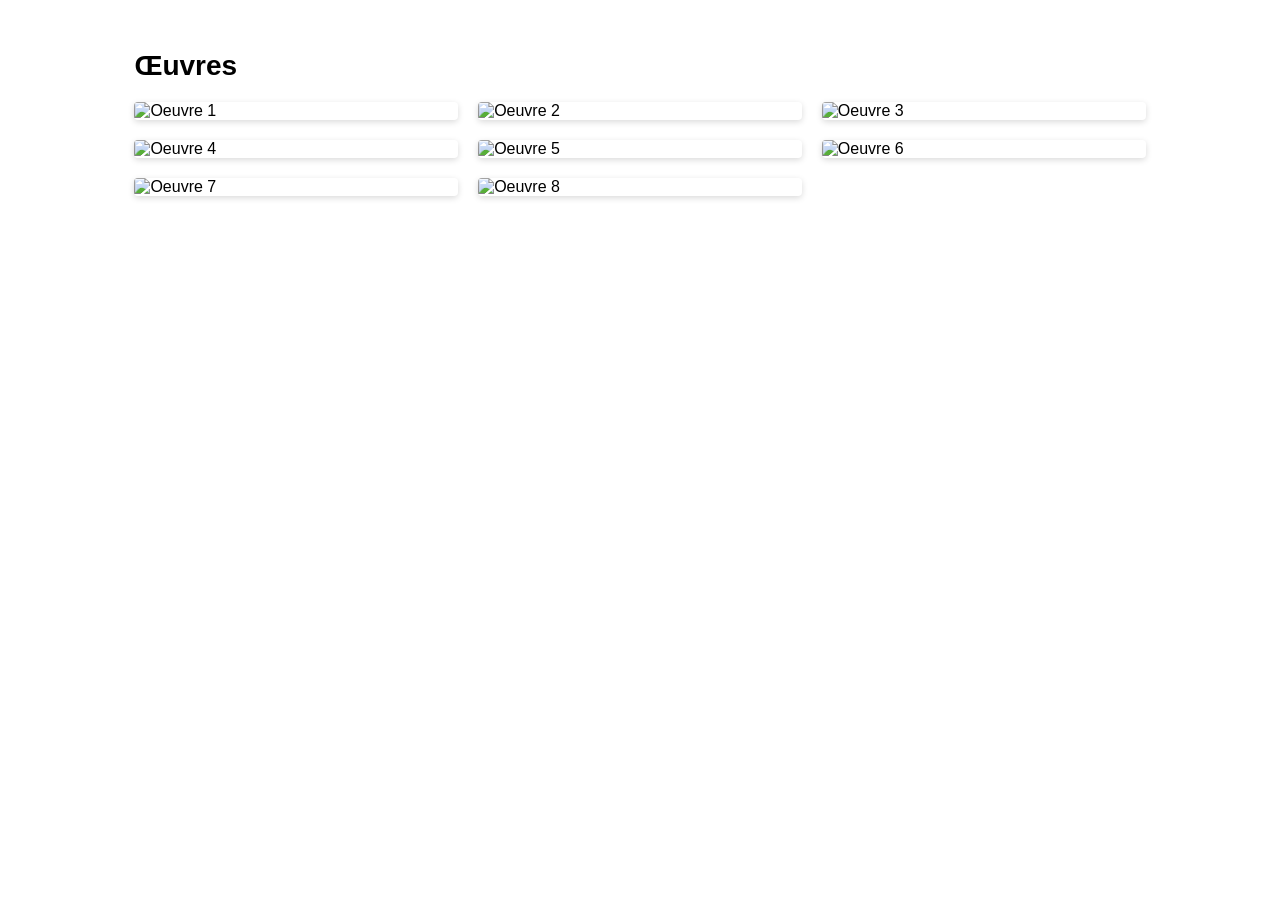
==== lamuse-galerie/index.html @ e7ce7fe3 "Add files via upload" ====
<!DOCTYPE html>
<html lang="fr">
<head>
    <meta charset="UTF-8">
    <meta name="viewport" content="width=device-width, initial-scale=1.0">
    <title>Lamuze Galerie - Œuvres</title>
    <link rel="stylesheet" href="style.css">
</head>

<body>

    <!-- SECTION OEUVRES -->
    <section id="oeuvres" class="oeuvres-section">
        <h2>Œuvres</h2>

        <div class="oeuvres-grid">
            <img src="images/oeuvre1.jpg" alt="Oeuvre 1">
            <img src="images/oeuvre2.jpg" alt="Oeuvre 2">
            <img src="images/oeuvre3.jpg" alt="Oeuvre 3">
            <img src="images/oeuvre4.jpg" alt="Oeuvre 4">
            <img src="images/oeuvre5.jpg" alt="Oeuvre 5">
            <img src="images/oeuvre6.jpg" alt="Oeuvre 6">
            <img src="images/oeuvre7.jpg" alt="Oeuvre 7">
            <img src="images/oeuvre8.jpg" alt="Oeuvre 8">
        </div>
    </section>

</body>
</html>
---- lamuse-galerie/style.css ----
/* SECTION OEUVRES */

.oeuvres-section {
    width: 80%;
    margin: 50px auto;
    padding-bottom: 40px;
    font-family: Arial, sans-serif;
}

.oeuvres-section h2 {
    font-size: 28px;
    font-weight: bold;
    margin-bottom: 20px;
}

/* grille des oeuvres */
.oeuvres-grid {
    display: grid;
    grid-template-columns: repeat(3, 1fr);
    gap: 20px;
}

.oeuvres-grid img {
    width: 100%;
    height: auto;
    border-radius: 4px;
    object-fit: cover;
    box-shadow: 0 2px 6px rgba(0,0,0,0.15);
    transition: transform 0.2s ease;
}

/* petit zoom au survol */
.oeuvres-grid img:hover {
    transform: scale(1.03);
}

/* RESPONSIVE : version mobile */
@media (max-width: 768px) {
    .oeuvres-grid {
        grid-template-columns: repeat(1, 1fr);
    }

    .oeuvres-section {
        width: 90%;
    }
}
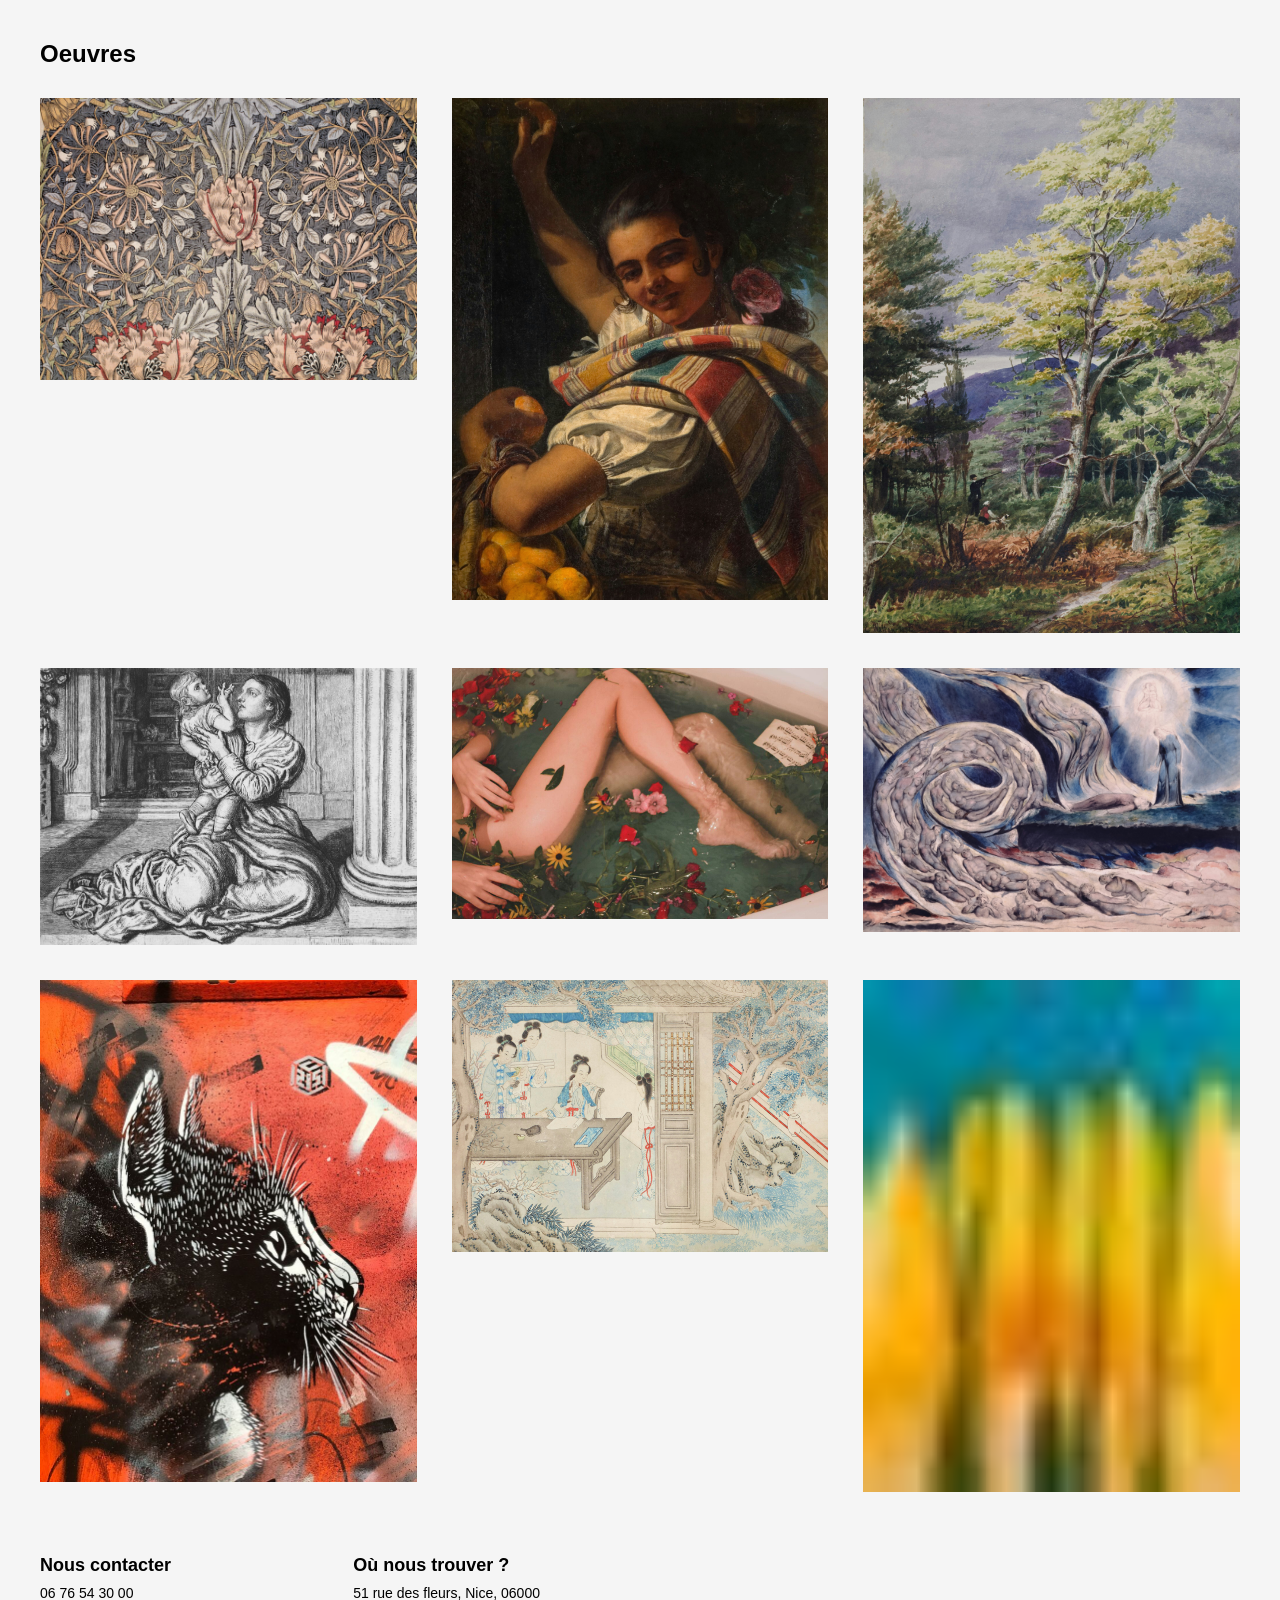
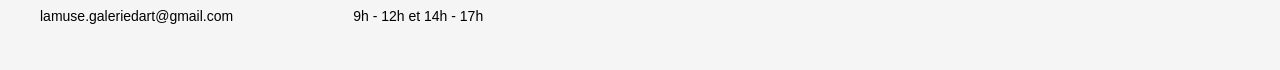
==== commit a348b621: "Add files via upload" ====
--- a/lamuse-galerie/index.html
+++ b/lamuse-galerie/index.html
@@ -3,27 +3,49 @@
 <head>
     <meta charset="UTF-8">
     <meta name="viewport" content="width=device-width, initial-scale=1.0">
-    <title>Lamuze Galerie - Œuvres</title>
+    <title>Galerie</title>
     <link rel="stylesheet" href="style.css">
 </head>
 
 <body>
 
-    <!-- SECTION OEUVRES -->
-    <section id="oeuvres" class="oeuvres-section">
-        <h2>Œuvres</h2>
+    <div class="container">
 
-        <div class="oeuvres-grid">
-            <img src="images/oeuvre1.jpg" alt="Oeuvre 1">
-            <img src="images/oeuvre2.jpg" alt="Oeuvre 2">
-            <img src="images/oeuvre3.jpg" alt="Oeuvre 3">
-            <img src="images/oeuvre4.jpg" alt="Oeuvre 4">
-            <img src="images/oeuvre5.jpg" alt="Oeuvre 5">
-            <img src="images/oeuvre6.jpg" alt="Oeuvre 6">
-            <img src="images/oeuvre7.jpg" alt="Oeuvre 7">
-            <img src="images/oeuvre8.jpg" alt="Oeuvre 8">
+        <h2>Oeuvres</h2>
+
+        <div class="grid-oeuvres">
+
+            <img src="images/tapisserie.png" alt="">
+            <img src="images/danseuse (1).png" alt="">
+            <img src="images/arbre.png" alt="">
+
+            <img src="images/tableau.png" alt="">
+            <img src="images/bain.jpg" alt="">
+            <img src="images/vague.png" alt="">
+
+            <img src="images/tag.jpg" alt="">
+            <img src="images/temple.png" alt="">
+            <img src="images/coulis.jpg" alt="">
+
         </div>
-    </section>
+
+        <div class="bas-page">
+
+            <div>
+                <h3>Nous contacter</h3>
+                <p>06 76 54 30 00</p>
+                <p>lamuse.galeriedart@gmail.com</p>
+            </div>
+
+            <div>
+                <h3>Où nous trouver ?</h3>
+                <p>51 rue des fleurs, Nice, 06000</p>
+                <p>9h - 12h et 14h - 17h</p>
+            </div>
+
+        </div>
+
+    </div>
 
 </body>
 </html>
--- a/lamuse-galerie/style.css
+++ b/lamuse-galerie/style.css
@@ -1,46 +1,52 @@
-/* SECTION OEUVRES */
-
-.oeuvres-section {
-    width: 80%;
-    margin: 50px auto;
-    padding-bottom: 40px;
+body {
     font-family: Arial, sans-serif;
+    margin: 0;
+    background-color: #f5f5f5;
 }
 
-.oeuvres-section h2 {
-    font-size: 28px;
-    font-weight: bold;
-    margin-bottom: 20px;
+/* CONTAINER PRINCIPAL */
+.container {
+    max-width: 1200px;
+    margin: 40px auto;
+    padding: 0 40px;
 }
 
-/* grille des oeuvres */
-.oeuvres-grid {
+/* TITRE */
+h2 {
+    font-size: 24px;
+    margin-bottom: 30px;
+    font-weight: 600;
+}
+
+/* GRILLE DES ŒUVRES */
+.grid-oeuvres {
     display: grid;
     grid-template-columns: repeat(3, 1fr);
-    gap: 20px;
+    gap: 35px 35px;
 }
 
-.oeuvres-grid img {
+.grid-oeuvres img {
     width: 100%;
     height: auto;
-    border-radius: 4px;
-    object-fit: cover;
-    box-shadow: 0 2px 6px rgba(0,0,0,0.15);
-    transition: transform 0.2s ease;
+    display: block;
 }
 
-/* petit zoom au survol */
-.oeuvres-grid img:hover {
-    transform: scale(1.03);
+/* FOOTER CONTACT / ADRESSE */
+.bas-page {
+    display: flex;
+    justify-content: flex-start;
+    gap: 120px;
+    margin-top: 45px;
 }
 
-/* RESPONSIVE : version mobile */
-@media (max-width: 768px) {
-    .oeuvres-grid {
-        grid-template-columns: repeat(1, 1fr);
-    }
+.bas-page h3 {
+    font-size: 18px;
+    margin-bottom: 8px;
+    font-weight: 600;
+}
 
-    .oeuvres-section {
-        width: 90%;
-    }
+.bas-page p {
+    font-size: 14px;
+    line-height: 1.4;
+    margin: 3px 0;
 }
